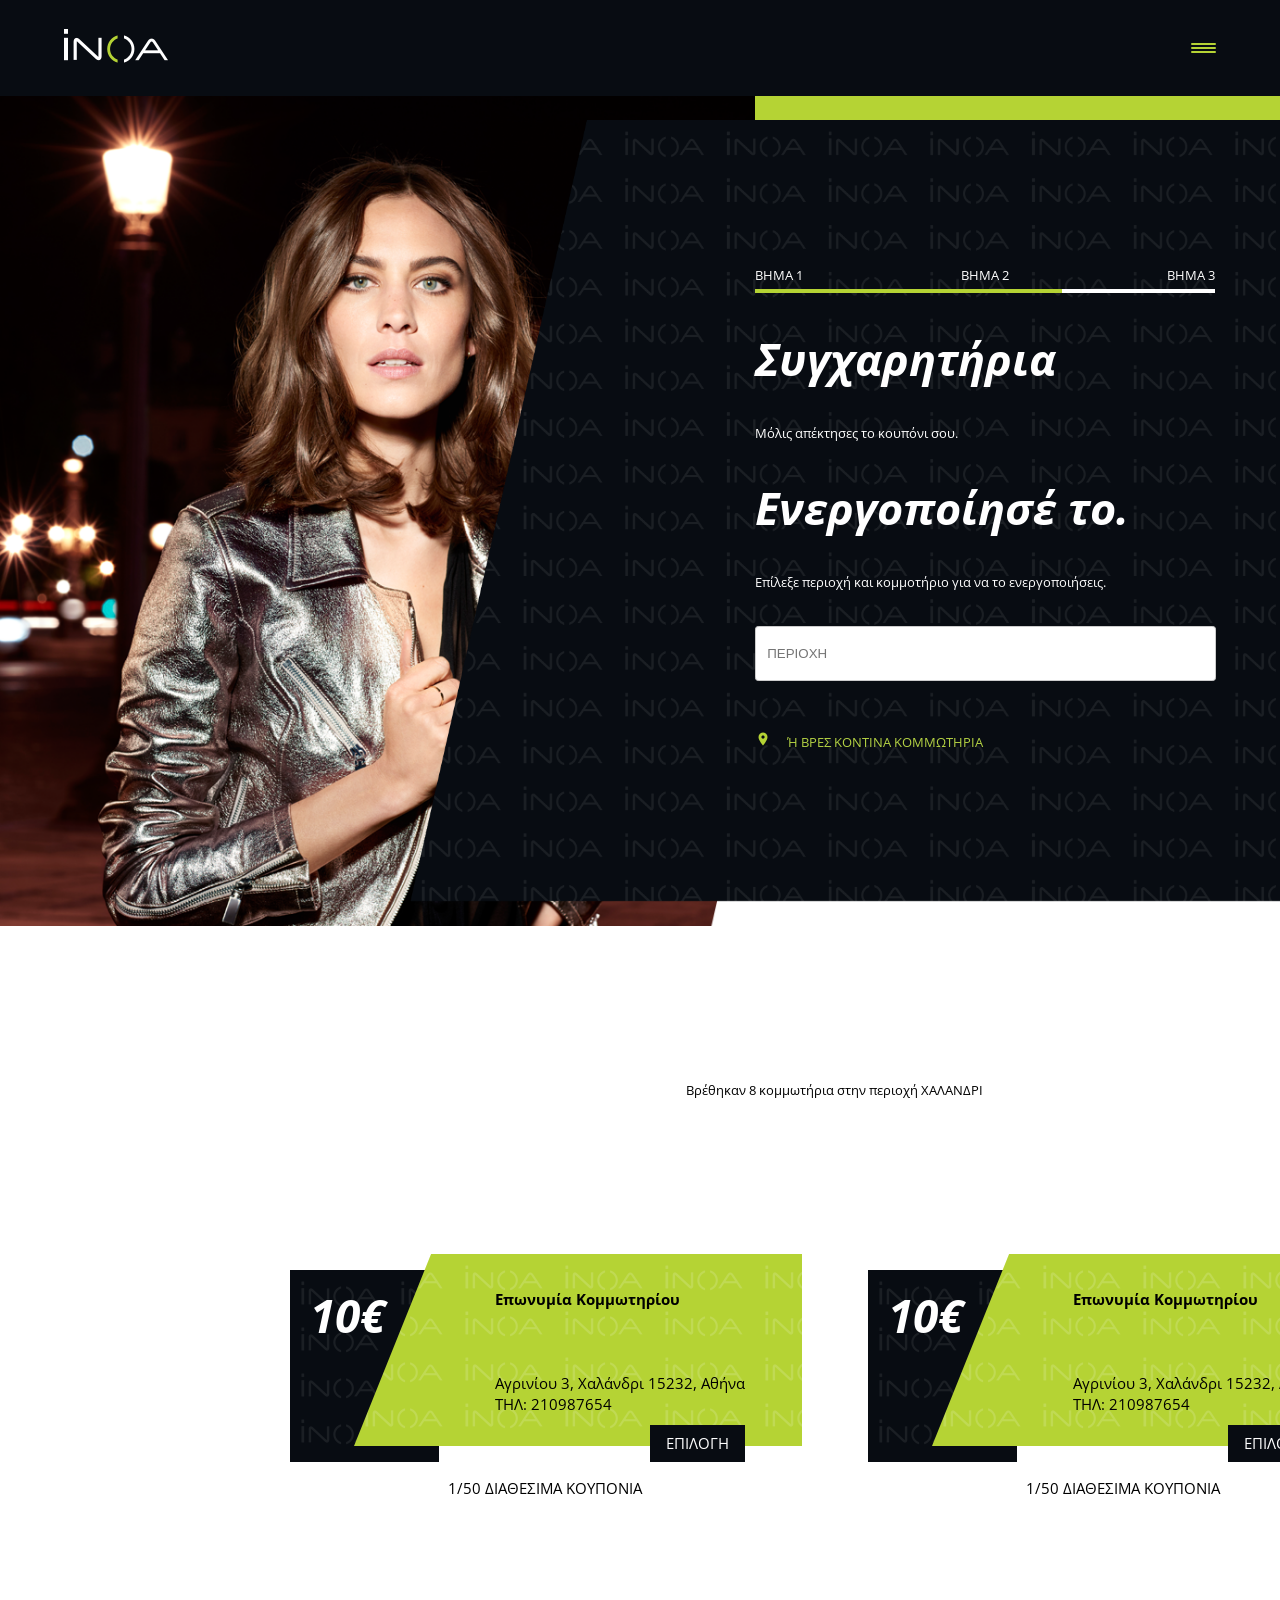
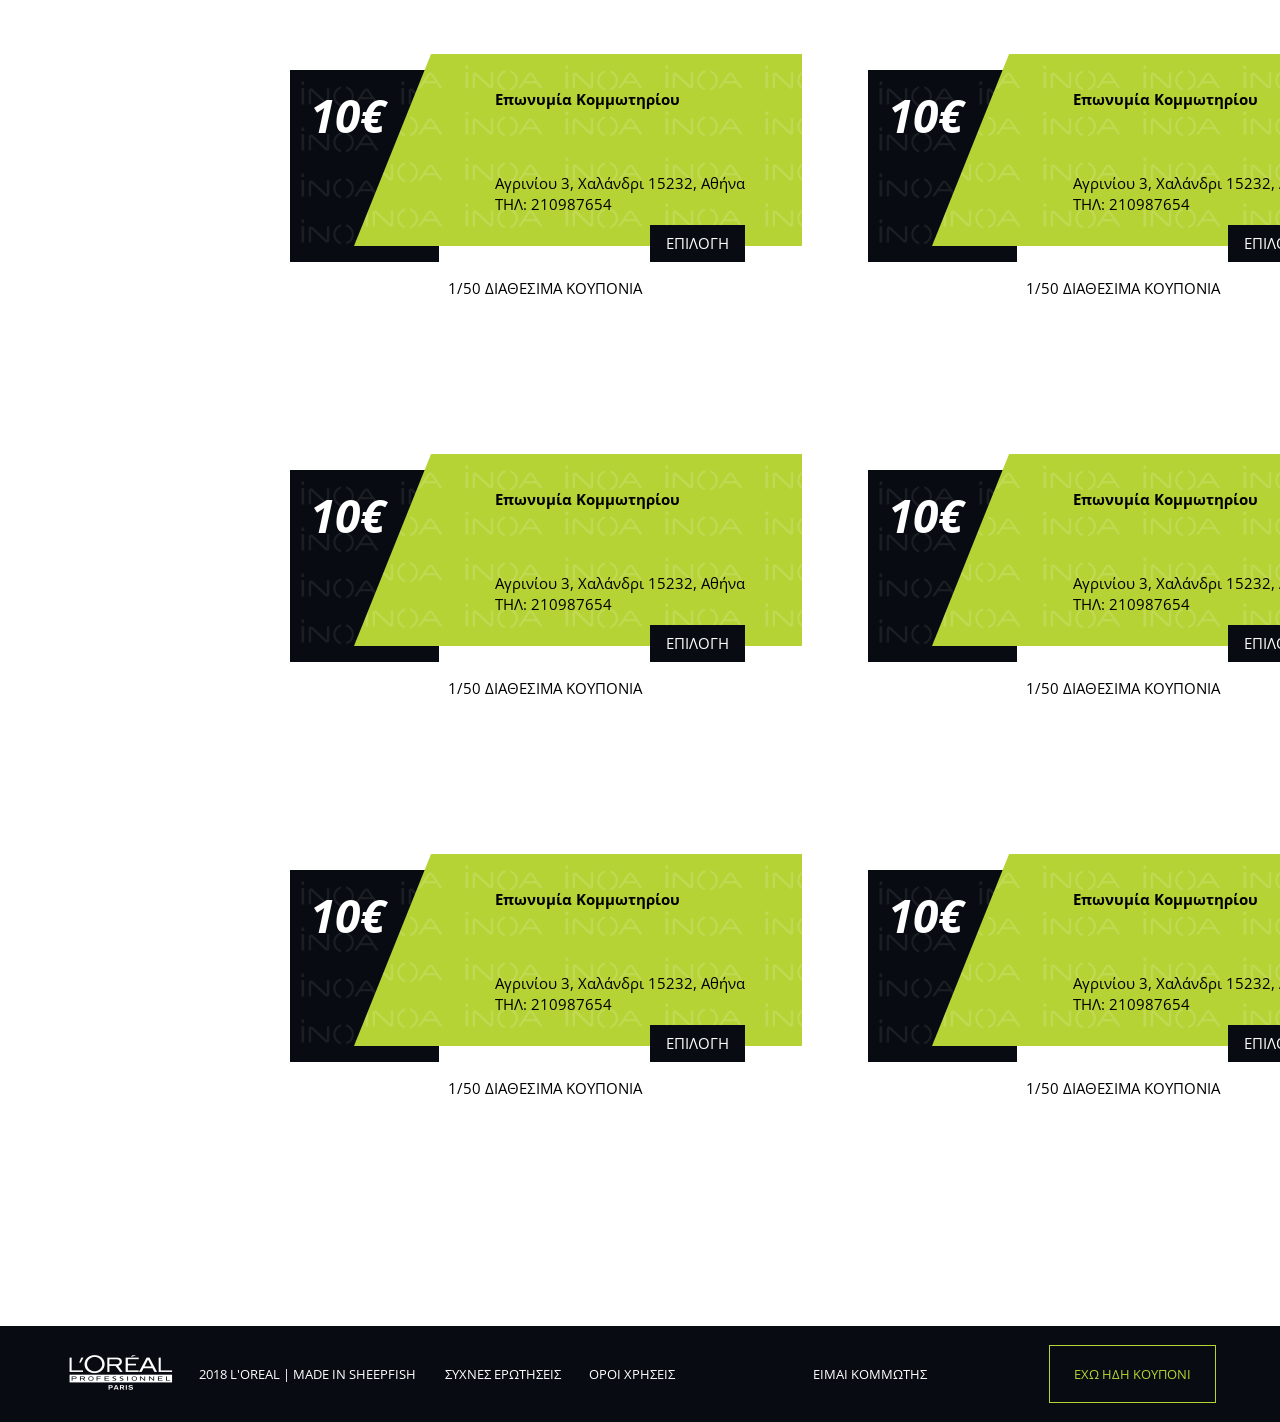
==== d_step_2.html @ bb1f7389 "Completed d_step_2 desktop, mobile - html and css" ====
<!DOCTYPE html>
<html lang="en">
  <head>
    <meta charset="UTF-8" />
    <meta name="viewport" content="width=device-width, initial-scale=1.0" />
    <title>d_step_2: Front-end-evaluation-test</title>
    <link rel="preconnect" href="https://fonts.googleapis.com" />
    <link rel="preconnect" href="https://fonts.gstatic.com" crossorigin />
    <link
      href="https://fonts.googleapis.com/css2?family=Open+Sans:ital,wght@0,300..800;1,300..800&display=swap"
      rel="stylesheet"
    />
    <link rel="stylesheet" href="styleD_step_2.css" />
  </head>
  <body>
    <div class="main">
      <div class="header">
        <div class="content">
          <div class="logoImg">
            <a href="#"><img src="./assets/logo.png" /></a>
          </div>

          <div class="ddMenu">
            <div class="bar1"></div>
            <div class="bar2"></div>
            <div class="bar3"></div>
            <div class="dropdown-content">
              <a href="#">Συχνές Ερωτήσεις</a>
              <a href="#">Όροι χρήσης</a>
              <a href="#">Έχω ήδη κουπόνι</a>
              <a href="#">Προϊόντα ΙΝΟΑ</a>
              <a href="#">Πως να διαλέξω βαφή μαλλιών;</a>
              <a href="#">Είμαι κομμωτής</a>
              <a href="#" style="color: #b5d344; font-size: 0.8em;"
                >ΔΙΑΓΡΑΦΗ ΤΩΝ ΣΤΟΙΧΕΙΩΝ ΜΟΥ</a
              >
            </div>
          </div>
        </div>
      </div>
      <!-- telos header -->
      <div class="container">
        <div class="green"></div>
        <div class="backImg"></div>
        <div class="backPat"></div>
        <div class="wrapper">
          <div class="steps">
            <div id="step1" class="step">BHMA 1</div>
            <div id="step2" class="step">BHMA 2</div>
            <div id="step3" class="step">BHMA 3</div>
          </div>
          <div class="congrats">
            <h2>Συγχαρητήρια</h2>
            <p>Μόλις απέκτησες το κουπόνι σου.</p>
            <h2>Ενεργοποίησέ το.</h2>
            <p>Επίλεξε περιοχή και κομμοτήριο για να το ενεργοποιήσεις.</p>
            <form class="inputs">
              <input
                class="bar"
                id="address"
                type="address"
                placeholder="ΠΕΡΙΟΧΗ"
                required
              />
              <p style="color: #b5d344;">
                <img
                  style="margin-right: 1rem;"
                  src="./assets/ic_location.png"
                />Ή ΒΡΕΣ ΚΟΝΤΙΝΑ ΚΟΜΜΩΤΗΡΙΑ
              </p>
            </form>
          </div>
        </div>
      </div>
      <div class="coupons">
        <p class="couponsTitle">Βρέθηκαν 8 κομμωτήρια στην περιοχή ΧΑΛΑΝΔΡΙ</p>
        <div class="couponContent">
          <div class="couponItem">
            <div class="couponItemImg">
              <img src="./assets/coupon.png" alt="coupon.png" />
              <h3>10€</h3>
              <p class="couponText">
                <strong>Επωνυμία Κομμωτηρίου</strong><br />
                Αγρινίου 3, Χαλάνδρι 15232, Αθήνα <br />ΤΗΛ: 210987654
                <a class="storeChoice" href="#">ΕΠΙΛΟΓΗ</a>
              </p>
            </div>
            <p class="couponItemAvail">1/50 ΔΙΑΘΕΣΙΜΑ ΚΟΥΠΟΝΙΑ</p>
          </div>
          <div class="couponItem">
            <div class="couponItemImg">
              <img src="./assets/coupon.png" alt="coupon.png" />
              <h3>10€</h3>
              <p class="couponText">
                <strong>Επωνυμία Κομμωτηρίου</strong><br />
                Αγρινίου 3, Χαλάνδρι 15232, Αθήνα <br />ΤΗΛ: 210987654
                <a class="storeChoice" href="#">ΕΠΙΛΟΓΗ</a>
              </p>
            </div>
            <p class="couponItemAvail">1/50 ΔΙΑΘΕΣΙΜΑ ΚΟΥΠΟΝΙΑ</p>
          </div>
          <div class="couponItem">
            <div class="couponItemImg">
              <img src="./assets/coupon.png" alt="coupon.png" />
              <h3>10€</h3>
              <p class="couponText">
                <strong>Επωνυμία Κομμωτηρίου</strong><br />
                Αγρινίου 3, Χαλάνδρι 15232, Αθήνα <br />ΤΗΛ: 210987654
                <a class="storeChoice" href="#">ΕΠΙΛΟΓΗ</a>
              </p>
            </div>
            <p class="couponItemAvail">1/50 ΔΙΑΘΕΣΙΜΑ ΚΟΥΠΟΝΙΑ</p>
          </div>
          <div class="couponItem">
            <div class="couponItemImg">
              <img src="./assets/coupon.png" alt="coupon.png" />
              <h3>10€</h3>
              <p class="couponText">
                <strong>Επωνυμία Κομμωτηρίου</strong><br />
                Αγρινίου 3, Χαλάνδρι 15232, Αθήνα <br />ΤΗΛ: 210987654
                <a class="storeChoice" href="#">ΕΠΙΛΟΓΗ</a>
              </p>
            </div>
            <p class="couponItemAvail">1/50 ΔΙΑΘΕΣΙΜΑ ΚΟΥΠΟΝΙΑ</p>
          </div>
          <div class="couponItem">
            <div class="couponItemImg">
              <img src="./assets/coupon.png" alt="coupon.png" />
              <h3>10€</h3>
              <p class="couponText">
                <strong>Επωνυμία Κομμωτηρίου</strong><br />
                Αγρινίου 3, Χαλάνδρι 15232, Αθήνα <br />ΤΗΛ: 210987654
                <a class="storeChoice" href="#">ΕΠΙΛΟΓΗ</a>
              </p>
            </div>
            <p class="couponItemAvail">1/50 ΔΙΑΘΕΣΙΜΑ ΚΟΥΠΟΝΙΑ</p>
          </div>
          <div class="couponItem">
            <div class="couponItemImg">
              <img src="./assets/coupon.png" alt="coupon.png" />
              <h3>10€</h3>
              <p class="couponText">
                <strong>Επωνυμία Κομμωτηρίου</strong><br />
                Αγρινίου 3, Χαλάνδρι 15232, Αθήνα <br />ΤΗΛ: 210987654
                <a class="storeChoice" href="#">ΕΠΙΛΟΓΗ</a>
              </p>
            </div>
            <p class="couponItemAvail">1/50 ΔΙΑΘΕΣΙΜΑ ΚΟΥΠΟΝΙΑ</p>
          </div>
          <div class="couponItem">
            <div class="couponItemImg">
              <img src="./assets/coupon.png" alt="coupon.png" />
              <h3>10€</h3>
              <p class="couponText">
                <strong>Επωνυμία Κομμωτηρίου</strong><br />
                Αγρινίου 3, Χαλάνδρι 15232, Αθήνα <br />ΤΗΛ: 210987654
                <a class="storeChoice" href="#">ΕΠΙΛΟΓΗ</a>
              </p>
            </div>
            <p class="couponItemAvail">1/50 ΔΙΑΘΕΣΙΜΑ ΚΟΥΠΟΝΙΑ</p>
          </div>
          <div class="couponItem">
            <div class="couponItemImg">
              <img src="./assets/coupon.png" alt="coupon.png" />
              <h3>10€</h3>
              <p class="couponText">
                <strong>Επωνυμία Κομμωτηρίου</strong><br />
                Αγρινίου 3, Χαλάνδρι 15232, Αθήνα <br />ΤΗΛ: 210987654
                <a class="storeChoice" href="#">ΕΠΙΛΟΓΗ</a>
              </p>
            </div>
            <p class="couponItemAvail">1/50 ΔΙΑΘΕΣΙΜΑ ΚΟΥΠΟΝΙΑ</p>
          </div>
        </div>
      </div>
      <div class="footer">
        <div class="content">
          <div class="logoImg">
            <a href="#"><img src="./assets/loreal_logo.png" /></a>
          </div>
          <div class="#">2018 L'OREAL | MADE IN SHEEPFISH</div>
          <div class="questions"><a href="#">ΣΥΧΝΕΣ ΕΡΩΤΗΣΕΙΣ</a></div>
          <div class="termsOfUse"><a href="#">ΟΡΟΙ ΧΡΗΣΕΙΣ</a></div>
          <div class="hairstylist"><a href="#">ΕΙΜΑΙ ΚΟΜΜΩΤΗΣ</a></div>
          <div class="couponOwner"><a href="#">ΕΧΩ ΗΔΗ ΚΟΥΠΟΝΙ</a></div>
        </div>
      </div>
    </div>
  </body>
</html>
---- styleD_step_2.css ----
* {
  margin: 0;
  padding: 0;
  /* border: 1px solid red; */
}

body {
  font-family: "Open Sans", sans-serif;
}

.main {
  height: 2848px;
  display: grid;
  grid-template-rows: 96px 830px 2000px 96px;
  font-size: 0.8em;
  width: 100vw;
  background-color: white;
}
/* ===============.header  */
.header {
  display: grid;
  place-items: center;
  background-color: #080c12;
}

.logoImg {
  justify-self: start;
}
.ddMenu {
  justify-self: end;
  align-self: center;
  padding: 41px 0 41px 100px;
}

.ddMenu:hover {
  cursor: pointer;
}

.bar1,
.bar2,
.bar3 {
  width: 25px;
  height: 2px;
  background-color: #b5d334;
  border-radius: 2px;
  margin: 2px 0;
}

.header .content {
  display: grid;
  grid-template-columns: 1fr 1fr;
  width: 90%;
  max-width: 1156px;
  align-items: center;
}

/*===============.dropdown*/

.dropdown-content {
  display: none;
  grid-template-columns: 1fr 1156px 1fr;
  grid-template-rows: repeat(7, auto);
  background-image: url(./assets/bg-inoa.png);
  background-repeat: repeat;
  background-size: 100px;
  z-index: 100;
  font-size: 1.5em;
  font-weight: bold;
  font-style: italic;
  position: fixed;
  top: 96px;
  left: 0;
  width: 100vw;
  height: calc(100vh - 96px);
}

.dropdown-content a {
  color: black;
  padding: 12px 16px;
  text-decoration: none;
  display: block;
  color: white;
  grid-column: 2/4;
}

.ddMenu:hover .dropdown-content {
  display: grid;
}

.dropdown-content a:hover {
  color: #b5d334;
}

/* ===============.container  */
.container {
  display: grid;
  grid-template-columns: 1fr repeat(10, 115px) 1fr;
  grid-template-rows: 1fr 1fr;
}

.backImg {
  grid-column: 1/8;
  grid-row: 1/3;
  background-image: url("assets/header-photo.png");
  background-repeat: no-repeat;
  background-size: cover;
}

.green {
  grid-column: 6/13;
  grid-row: 1/2;
  background-color: #b5d334;
}

.backPat {
  grid-column: 5/13;
  grid-row: 1/3;
  background-image: url("assets/group-3x.png");
  background-repeat: no-repeat;
  background-size: cover;
  margin: 24px 0px;
}
/* ===============.wrapper  */
.wrapper {
  grid-column: 8/12;
  grid-row: 1/3;
  color: white;
}

.steps {
  margin-top: 165px;
  margin-bottom: 1em;
  display: grid;
  grid-template-columns: repeat(3, 1fr);
}
.step {
  padding: 5px 0;
}

#step1 {
  border-bottom: 4px solid #b5d334;
}

#step2 {
  text-align: center;
  border-bottom: 4px solid #b5d334;
}
#step3 {
  text-align: right;
  border-bottom: 4px solid white;
}

.bar {
  width: 95%;
  padding: 1.2rem 0.7rem;
  border-radius: 0.2rem;
  margin-bottom: 15px;
  border: 1px solid #ccc;
}

input:focus {
  border: none;
}

.congrats h2 {
  margin-top: 35px;
  font-size: 3.5em;
  font-style: italic;
}

.congrats p {
  margin-top: 35px;
}

.submit {
  display: grid;
}

.congrats .inputs {
  margin-top: 35px;
}

.submit button {
  background-color: #b5d334;
  color: white;
  border: none;
  padding: 1.2rem 1.6rem;
  cursor: pointer;
  font-weight: bold;
  text-align: right;
  margin-left: auto;
  margin-top: 50px;
}

.coupons {
  width: 100vw;
  text-align: center;
  margin: 0 20%;
  max-width: 1156px;
}

.couponsTitle {
  margin-top: 155px;
}

.couponContent {
  margin-top: 155px;
  display: grid;
  grid-template-columns: 1fr 1fr;
  grid-template-rows: 1fr 1fr 1fr 1fr;
  place-items: center;
}
.couponItem {
  /* background-color: plum;
  border: 1px solid red; */
  display: grid;
  grid-template-rows: 1fr auto;
  font-size: 1.2em;
  margin-bottom: 155px;
}

.couponItemImg {
  display: grid;
  grid-template-columns: 160px 350px;
  grid-template-rows: 1fr;
  place-items: flex-start;
  text-align: left;
}

.couponItemImg img {
  grid-column: 1/2;
  grid-row: 1/2;
}

.couponItemImg h3 {
  grid-column: 1/2;
  grid-row: 1/2;
  margin-top: 30px;
  margin-left: 20px;
  color: white;
  font-size: 3em;
  font-style: italic;
}

.couponItemImg .couponText {
  grid-column: 2/3;
  grid-row: 1/2;
  margin-top: 35px;
  margin-left: 45px;
  display: grid;
  grid-template-rows: 1fr 1fr;
}

.storeChoice {
  color: white;
  text-decoration: none;
  padding: 0.5rem 1rem;
  background-color: #080c12;
  justify-self: end;
  margin-top: 10px;
}

.couponItemAvail {
  margin-top: 1rem;
}

/* ===============.footer  */
.footer {
  width: 100vw;
  display: grid;
  place-items: center;
  background-color: #080c12;
}

.footer .content {
  display: grid;
  grid-template-columns: 1fr 3fr 1.5fr 1.5fr 4fr 2fr;
  color: white;
  text-align: center;
  align-items: center;
  width: 90%;
  max-width: 1156px;
}

.footer .content a {
  color: white;
  text-decoration: none;
  padding: 0.4em;
}

.footer .content .couponOwner {
  justify-self: end;
}

.footer .content .couponOwner a {
  color: #b5d334;
  text-decoration: none;
  padding: 1.2rem 1.5rem;
  border: 1px solid #b5d334;
}

.footer .content .space {
  display: grid;
  grid-template-columns: 1fr 8fr 1fr;
}

@media screen and (max-width: 1230px) {
  .footer .content .couponOwner a {
    padding: 1.2rem 1.4rem;
  }
  .coupons {
    width: 100vw;
    text-align: center;
    margin: 0 3%;
  }
}

@media screen and (max-width: 992px) {
  .main {
    grid-template-rows: 96px 1040px 3452px 96px;
  }

  .header {
    place-items: unset;
  }

  .header .content {
    margin-left: 28px;
    width: 80%;
  }

  .wrapper {
    grid-column: 7/10;
  }

  .checkbox-group {
    margin-bottom: 2em;
  }

  .coupons {
    margin: 0;
  }

  .couponContent {
    margin-top: 155px;
    display: grid;
    grid-template-columns: 1fr;
    grid-template-rows: repeat(8, 1fr);
    place-items: center;
  }

  .footer .content .couponOwner a {
    padding: 1.2rem 0.4rem;
  }
}

@media screen and (max-width: 768px) {
  .footer .content .couponOwner a {
    padding: 1.2rem 0.1rem;
  }

  .main {
    grid-template-rows: 96px 1040px 3452px 96px;
  }

  .header {
    place-items: unset;
  }

  .header .content {
    margin-left: 28px;
  }

  .container {
    display: grid;
    grid-template-columns: 100%;
    grid-template-rows: 0.65fr 1fr;
  }

  .green {
    grid-column: 1/2;
    grid-row: 2/3;
    height: calc(100% - 30px);
  }

  .backImg {
    grid-column: 1/2;
    grid-row: 1/2;
    background-image: url(./assets/header-photo-mob.jpg);
  }
  .backPat {
    grid-column: 1/2;
    grid-row: 2/3;
  }

  .wrapper {
    grid-column: 1/2;
    grid-row: 2/3;
  }
  .steps {
    margin-top: 4rem;
    margin-bottom: 1em;
    display: grid;
    grid-template-columns: repeat(3, 1fr);
    width: 88%;
    margin-left: 43px;
  }
  .congrats {
    max-width: 90%;
    margin-left: 50px;
  }

  .inputs p {
    max-width: 85%;
    text-align: center;
    margin-left: 10px;
  }

  .bar {
    width: 90%;
    margin-left: 0;
  }

  .backPat {
    background-image: url("assets/bg-inoa.png");
    background-repeat: repeat;
    background-size: 100px;
    margin-top: 24px;
    height: 100%;
  }

  .coupons {
    width: unset;
  }

  .couponContent {
    margin-top: 155px;
    display: grid;
    grid-template-columns: 1fr;
    grid-template-rows: repeat(4, 1fr);
    place-items: center;
  }

  .footer {
    height: fit-content;
  }

  .footer .content {
    grid-template-columns: 1fr;
    grid-template-rows: 1fr 1fr 1fr 1fr 1fr 1fr;
    margin-top: 30px;
    padding-bottom: 40px;
  }

  .logoImg {
    justify-self: unset;
  }
  .footer .content .couponOwner {
    justify-self: unset;
  }
}
@media screen and (max-width: 576px) {
  .main {
    grid-template-rows: 96px 830px 3432px 96px;
  }

  .header {
    place-items: unset;
  }

  .header .content {
    margin-left: 28px;
  }

  .container {
    display: grid;
    grid-template-columns: 100%;
    grid-template-rows: 0.65fr 1fr;
  }

  .green {
    grid-column: 1/2;
    grid-row: 2/3;
    height: calc(100% - 30px);
  }

  .backImg {
    grid-column: 1/2;
    grid-row: 1/2;
    background-image: url(./assets/header-photo-mob.jpg);
  }
  .backPat {
    grid-column: 1/2;
    grid-row: 2/3;
  }

  .wrapper {
    grid-column: 1/2;
    grid-row: 2/3;
  }
  .steps {
    margin-top: 4rem;
    margin-bottom: 1em;
    display: grid;
    grid-template-columns: repeat(3, 1fr);
    width: 500px;
    margin-left: 43px;
  }

  .bar {
    width: 87%;
    margin-left: 0;
  }

  .congrats {
    max-width: 90%;
    margin-left: 50px;
  }

  .inputs p {
    max-width: 85%;
    text-align: center;
  }

  .backPat {
    background-image: url("assets/bg-inoa.png");
    background-repeat: repeat;
    background-size: 100px;
    margin-top: 24px;
    height: 100%;
  }

  .coupons {
    width: 100vw;
    text-align: center;
    margin: unset;
    max-width: 100%;
  }

  .couponContent {
    margin-top: 155px;
    display: grid;
    grid-template-columns: 1fr;
    grid-template-rows: repeat(4, 1fr);
    place-items: center;
  }

  .footer .content {
    grid-template-columns: 1fr;
    grid-template-rows: 1fr 1fr 1fr 1fr 1fr 1fr;
    margin-top: 30px;
    padding-bottom: 40px;
  }

  .logoImg {
    justify-self: unset;
  }
  .footer .content .couponOwner {
    justify-self: unset;
  }
}
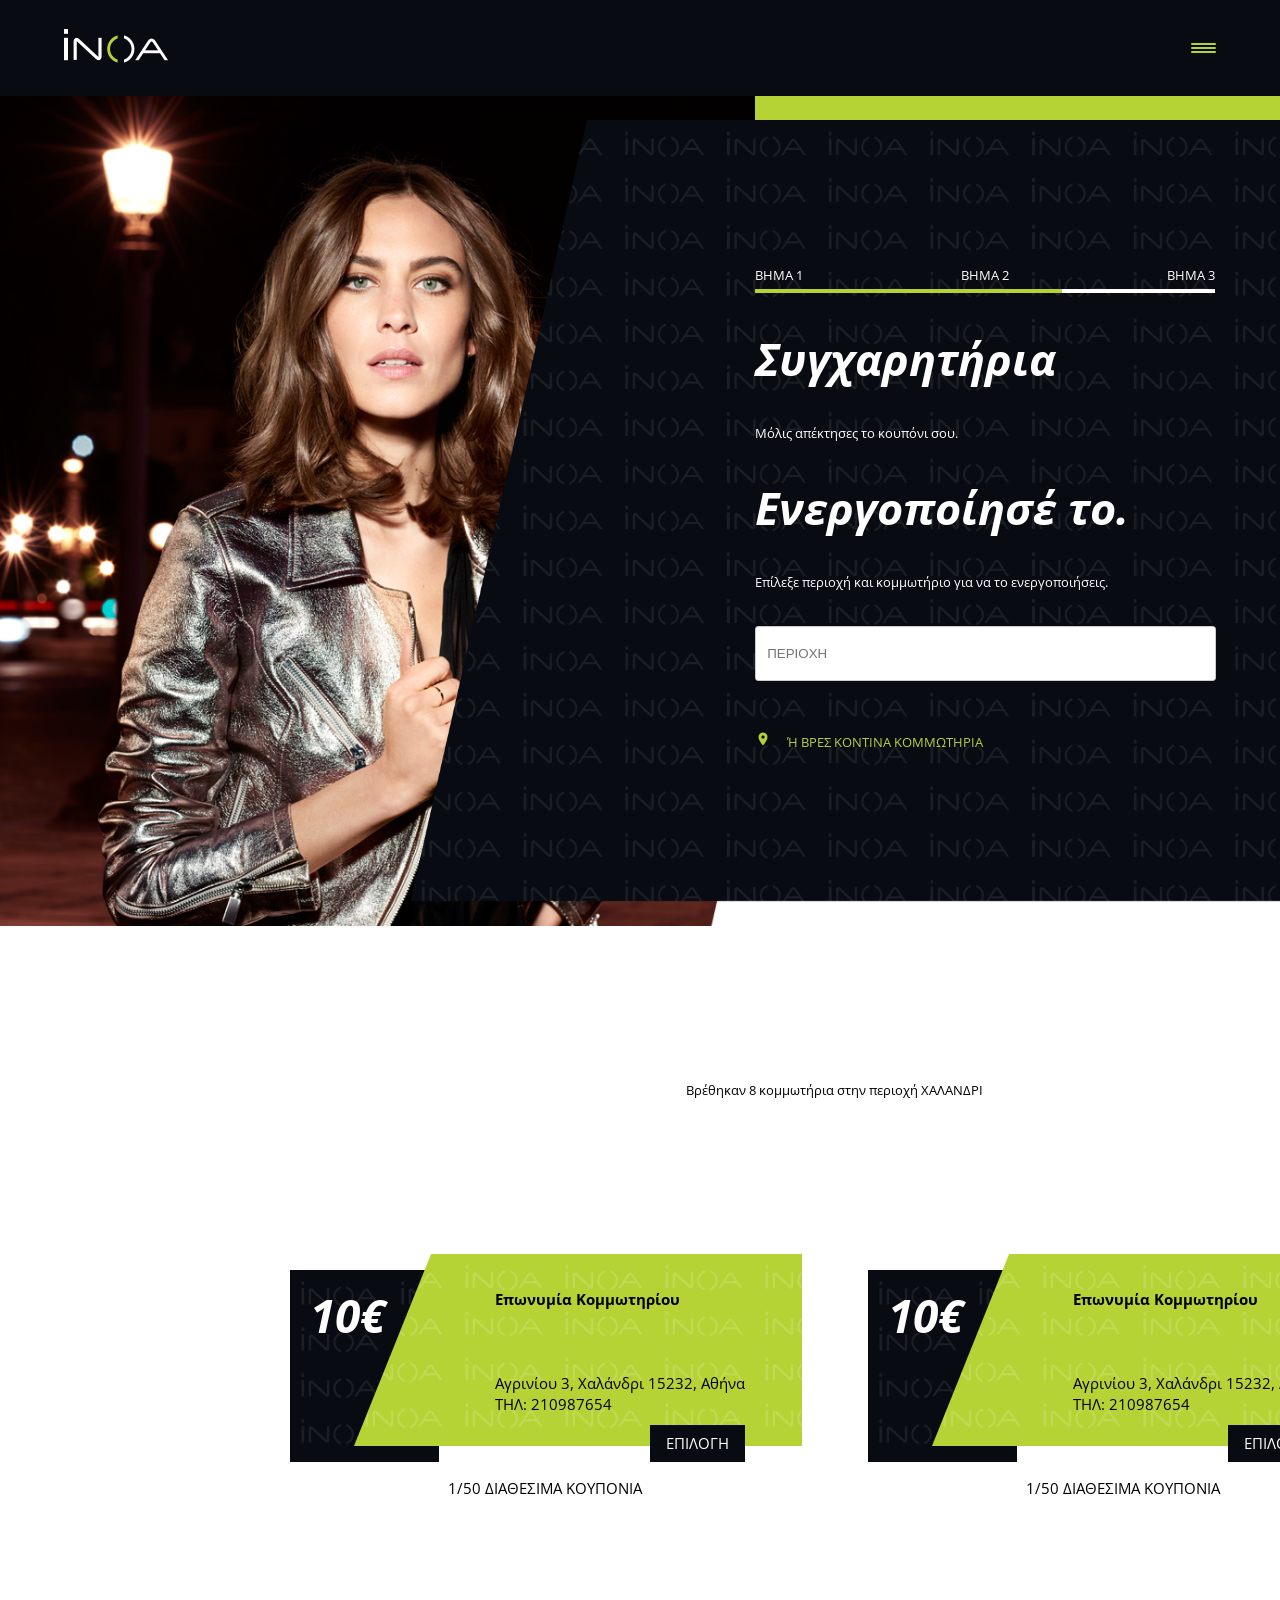
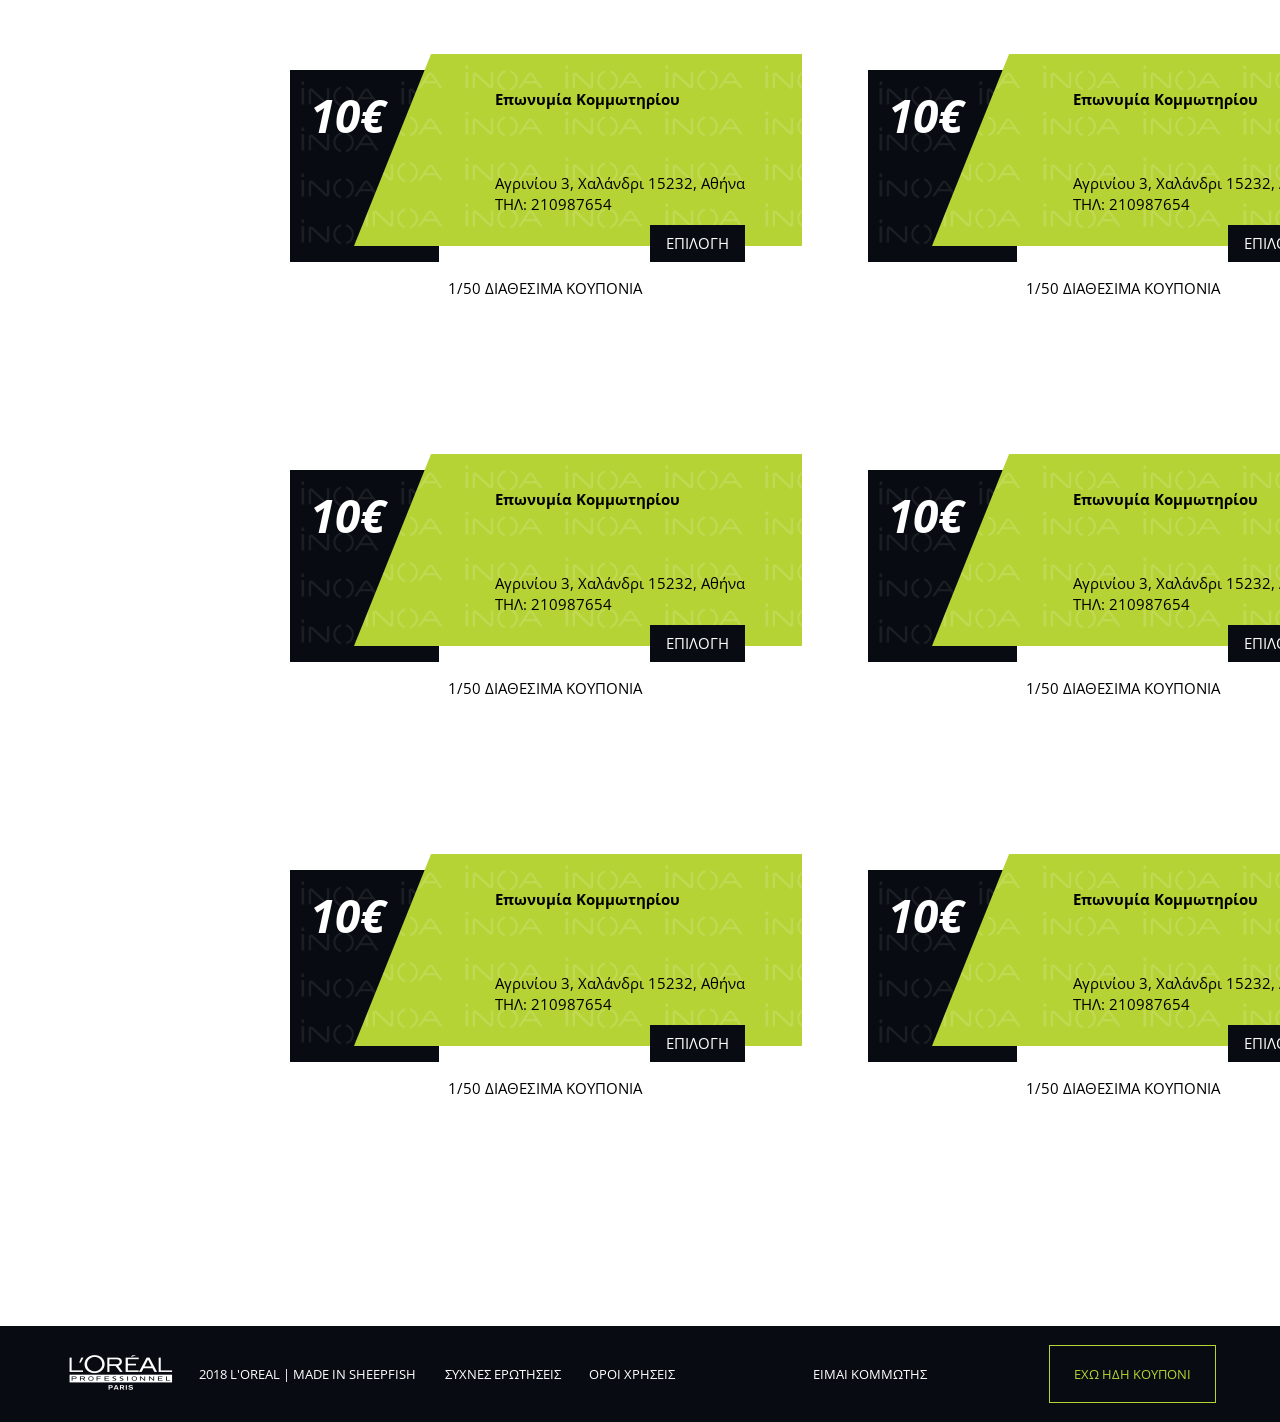
==== commit 19b1721e: "Done some changes to responsiveness added print function and form validation" ====
--- a/d_step_2.html
+++ b/d_step_2.html
@@ -17,7 +17,7 @@
       <div class="header">
         <div class="content">
           <div class="logoImg">
-            <a href="#"><img src="./assets/logo.png" /></a>
+            <a href="index.html"><img src="./assets/logo.png" /></a>
           </div>
 
           <div class="ddMenu">
@@ -25,13 +25,20 @@
             <div class="bar2"></div>
             <div class="bar3"></div>
             <div class="dropdown-content">
-              <a href="#">Συχνές Ερωτήσεις</a>
-              <a href="#">Όροι χρήσης</a>
-              <a href="#">Έχω ήδη κουπόνι</a>
-              <a href="#">Προϊόντα ΙΝΟΑ</a>
-              <a href="#">Πως να διαλέξω βαφή μαλλιών;</a>
-              <a href="#">Είμαι κομμωτής</a>
-              <a href="#" style="color: #b5d344; font-size: 0.8em;"
+              <a href="questions.html">Συχνές Ερωτήσεις</a>
+              <a href="oroixrhshs.html">Όροι χρήσης</a>
+              <a href="couponOwner.html">Έχω ήδη κουπόνι</a>
+              <a href="proionta.html"
+                >Προϊόντα
+                <img
+                  src="assets/menu/logo.png"
+                  style="height: 20px; margin-left: 20px; margin-top: 5px;"
+              /></a>
+              <a href="vafes.html">Πως να διαλέξω βαφή μαλλιών;</a>
+              <a href="hairstylist.html">Είμαι κομμωτής</a>
+              <a
+                href="deleteData.html"
+                style="color: #b5d344; font-size: 0.8em;"
                 >ΔΙΑΓΡΑΦΗ ΤΩΝ ΣΤΟΙΧΕΙΩΝ ΜΟΥ</a
               >
             </div>
@@ -53,7 +60,7 @@
             <h2>Συγχαρητήρια</h2>
             <p>Μόλις απέκτησες το κουπόνι σου.</p>
             <h2>Ενεργοποίησέ το.</h2>
-            <p>Επίλεξε περιοχή και κομμοτήριο για να το ενεργοποιήσεις.</p>
+            <p>Επίλεξε περιοχή και κομμωτήριο για να το ενεργοποιήσεις.</p>
             <form class="inputs">
               <input
                 class="bar"
@@ -82,91 +89,91 @@
               <p class="couponText">
                 <strong>Επωνυμία Κομμωτηρίου</strong><br />
                 Αγρινίου 3, Χαλάνδρι 15232, Αθήνα <br />ΤΗΛ: 210987654
-                <a class="storeChoice" href="#">ΕΠΙΛΟΓΗ</a>
-              </p>
-            </div>
-            <p class="couponItemAvail">1/50 ΔΙΑΘΕΣΙΜΑ ΚΟΥΠΟΝΙΑ</p>
-          </div>
-          <div class="couponItem">
-            <div class="couponItemImg">
-              <img src="./assets/coupon.png" alt="coupon.png" />
-              <h3>10€</h3>
-              <p class="couponText">
-                <strong>Επωνυμία Κομμωτηρίου</strong><br />
-                Αγρινίου 3, Χαλάνδρι 15232, Αθήνα <br />ΤΗΛ: 210987654
-                <a class="storeChoice" href="#">ΕΠΙΛΟΓΗ</a>
-              </p>
-            </div>
-            <p class="couponItemAvail">1/50 ΔΙΑΘΕΣΙΜΑ ΚΟΥΠΟΝΙΑ</p>
-          </div>
-          <div class="couponItem">
-            <div class="couponItemImg">
-              <img src="./assets/coupon.png" alt="coupon.png" />
-              <h3>10€</h3>
-              <p class="couponText">
-                <strong>Επωνυμία Κομμωτηρίου</strong><br />
-                Αγρινίου 3, Χαλάνδρι 15232, Αθήνα <br />ΤΗΛ: 210987654
-                <a class="storeChoice" href="#">ΕΠΙΛΟΓΗ</a>
-              </p>
-            </div>
-            <p class="couponItemAvail">1/50 ΔΙΑΘΕΣΙΜΑ ΚΟΥΠΟΝΙΑ</p>
-          </div>
-          <div class="couponItem">
-            <div class="couponItemImg">
-              <img src="./assets/coupon.png" alt="coupon.png" />
-              <h3>10€</h3>
-              <p class="couponText">
-                <strong>Επωνυμία Κομμωτηρίου</strong><br />
-                Αγρινίου 3, Χαλάνδρι 15232, Αθήνα <br />ΤΗΛ: 210987654
-                <a class="storeChoice" href="#">ΕΠΙΛΟΓΗ</a>
-              </p>
-            </div>
-            <p class="couponItemAvail">1/50 ΔΙΑΘΕΣΙΜΑ ΚΟΥΠΟΝΙΑ</p>
-          </div>
-          <div class="couponItem">
-            <div class="couponItemImg">
-              <img src="./assets/coupon.png" alt="coupon.png" />
-              <h3>10€</h3>
-              <p class="couponText">
-                <strong>Επωνυμία Κομμωτηρίου</strong><br />
-                Αγρινίου 3, Χαλάνδρι 15232, Αθήνα <br />ΤΗΛ: 210987654
-                <a class="storeChoice" href="#">ΕΠΙΛΟΓΗ</a>
-              </p>
-            </div>
-            <p class="couponItemAvail">1/50 ΔΙΑΘΕΣΙΜΑ ΚΟΥΠΟΝΙΑ</p>
-          </div>
-          <div class="couponItem">
-            <div class="couponItemImg">
-              <img src="./assets/coupon.png" alt="coupon.png" />
-              <h3>10€</h3>
-              <p class="couponText">
-                <strong>Επωνυμία Κομμωτηρίου</strong><br />
-                Αγρινίου 3, Χαλάνδρι 15232, Αθήνα <br />ΤΗΛ: 210987654
-                <a class="storeChoice" href="#">ΕΠΙΛΟΓΗ</a>
-              </p>
-            </div>
-            <p class="couponItemAvail">1/50 ΔΙΑΘΕΣΙΜΑ ΚΟΥΠΟΝΙΑ</p>
-          </div>
-          <div class="couponItem">
-            <div class="couponItemImg">
-              <img src="./assets/coupon.png" alt="coupon.png" />
-              <h3>10€</h3>
-              <p class="couponText">
-                <strong>Επωνυμία Κομμωτηρίου</strong><br />
-                Αγρινίου 3, Χαλάνδρι 15232, Αθήνα <br />ΤΗΛ: 210987654
-                <a class="storeChoice" href="#">ΕΠΙΛΟΓΗ</a>
-              </p>
-            </div>
-            <p class="couponItemAvail">1/50 ΔΙΑΘΕΣΙΜΑ ΚΟΥΠΟΝΙΑ</p>
-          </div>
-          <div class="couponItem">
-            <div class="couponItemImg">
-              <img src="./assets/coupon.png" alt="coupon.png" />
-              <h3>10€</h3>
-              <p class="couponText">
-                <strong>Επωνυμία Κομμωτηρίου</strong><br />
-                Αγρινίου 3, Χαλάνδρι 15232, Αθήνα <br />ΤΗΛ: 210987654
-                <a class="storeChoice" href="#">ΕΠΙΛΟΓΗ</a>
+                <a class="storeChoice" href="d_step_3.html">ΕΠΙΛΟΓΗ</a>
+              </p>
+            </div>
+            <p class="couponItemAvail">1/50 ΔΙΑΘΕΣΙΜΑ ΚΟΥΠΟΝΙΑ</p>
+          </div>
+          <div class="couponItem">
+            <div class="couponItemImg">
+              <img src="./assets/coupon.png" alt="coupon.png" />
+              <h3>10€</h3>
+              <p class="couponText">
+                <strong>Επωνυμία Κομμωτηρίου</strong><br />
+                Αγρινίου 3, Χαλάνδρι 15232, Αθήνα <br />ΤΗΛ: 210987654
+                <a class="storeChoice" href="d_step_3.html">ΕΠΙΛΟΓΗ</a>
+              </p>
+            </div>
+            <p class="couponItemAvail">1/50 ΔΙΑΘΕΣΙΜΑ ΚΟΥΠΟΝΙΑ</p>
+          </div>
+          <div class="couponItem">
+            <div class="couponItemImg">
+              <img src="./assets/coupon.png" alt="coupon.png" />
+              <h3>10€</h3>
+              <p class="couponText">
+                <strong>Επωνυμία Κομμωτηρίου</strong><br />
+                Αγρινίου 3, Χαλάνδρι 15232, Αθήνα <br />ΤΗΛ: 210987654
+                <a class="storeChoice" href="d_step_3.html">ΕΠΙΛΟΓΗ</a>
+              </p>
+            </div>
+            <p class="couponItemAvail">1/50 ΔΙΑΘΕΣΙΜΑ ΚΟΥΠΟΝΙΑ</p>
+          </div>
+          <div class="couponItem">
+            <div class="couponItemImg">
+              <img src="./assets/coupon.png" alt="coupon.png" />
+              <h3>10€</h3>
+              <p class="couponText">
+                <strong>Επωνυμία Κομμωτηρίου</strong><br />
+                Αγρινίου 3, Χαλάνδρι 15232, Αθήνα <br />ΤΗΛ: 210987654
+                <a class="storeChoice" href="d_step_3.html">ΕΠΙΛΟΓΗ</a>
+              </p>
+            </div>
+            <p class="couponItemAvail">1/50 ΔΙΑΘΕΣΙΜΑ ΚΟΥΠΟΝΙΑ</p>
+          </div>
+          <div class="couponItem">
+            <div class="couponItemImg">
+              <img src="./assets/coupon.png" alt="coupon.png" />
+              <h3>10€</h3>
+              <p class="couponText">
+                <strong>Επωνυμία Κομμωτηρίου</strong><br />
+                Αγρινίου 3, Χαλάνδρι 15232, Αθήνα <br />ΤΗΛ: 210987654
+                <a class="storeChoice" href="d_step_3.html">ΕΠΙΛΟΓΗ</a>
+              </p>
+            </div>
+            <p class="couponItemAvail">1/50 ΔΙΑΘΕΣΙΜΑ ΚΟΥΠΟΝΙΑ</p>
+          </div>
+          <div class="couponItem">
+            <div class="couponItemImg">
+              <img src="./assets/coupon.png" alt="coupon.png" />
+              <h3>10€</h3>
+              <p class="couponText">
+                <strong>Επωνυμία Κομμωτηρίου</strong><br />
+                Αγρινίου 3, Χαλάνδρι 15232, Αθήνα <br />ΤΗΛ: 210987654
+                <a class="storeChoice" href="d_step_3.html">ΕΠΙΛΟΓΗ</a>
+              </p>
+            </div>
+            <p class="couponItemAvail">1/50 ΔΙΑΘΕΣΙΜΑ ΚΟΥΠΟΝΙΑ</p>
+          </div>
+          <div class="couponItem">
+            <div class="couponItemImg">
+              <img src="./assets/coupon.png" alt="coupon.png" />
+              <h3>10€</h3>
+              <p class="couponText">
+                <strong>Επωνυμία Κομμωτηρίου</strong><br />
+                Αγρινίου 3, Χαλάνδρι 15232, Αθήνα <br />ΤΗΛ: 210987654
+                <a class="storeChoice" href="d_step_3.html">ΕΠΙΛΟΓΗ</a>
+              </p>
+            </div>
+            <p class="couponItemAvail">1/50 ΔΙΑΘΕΣΙΜΑ ΚΟΥΠΟΝΙΑ</p>
+          </div>
+          <div class="couponItem">
+            <div class="couponItemImg">
+              <img src="./assets/coupon.png" alt="coupon.png" />
+              <h3>10€</h3>
+              <p class="couponText">
+                <strong>Επωνυμία Κομμωτηρίου</strong><br />
+                Αγρινίου 3, Χαλάνδρι 15232, Αθήνα <br />ΤΗΛ: 210987654
+                <a class="storeChoice" href="d_step_3.html">ΕΠΙΛΟΓΗ</a>
               </p>
             </div>
             <p class="couponItemAvail">1/50 ΔΙΑΘΕΣΙΜΑ ΚΟΥΠΟΝΙΑ</p>
@@ -176,13 +183,21 @@
       <div class="footer">
         <div class="content">
           <div class="logoImg">
-            <a href="#"><img src="./assets/loreal_logo.png" /></a>
+            <a href="index.html"><img src="./assets/loreal_logo.png" /></a>
           </div>
           <div class="#">2018 L'OREAL | MADE IN SHEEPFISH</div>
-          <div class="questions"><a href="#">ΣΥΧΝΕΣ ΕΡΩΤΗΣΕΙΣ</a></div>
-          <div class="termsOfUse"><a href="#">ΟΡΟΙ ΧΡΗΣΕΙΣ</a></div>
-          <div class="hairstylist"><a href="#">ΕΙΜΑΙ ΚΟΜΜΩΤΗΣ</a></div>
-          <div class="couponOwner"><a href="#">ΕΧΩ ΗΔΗ ΚΟΥΠΟΝΙ</a></div>
+          <div class="questions">
+            <a href="questions.html">ΣΥΧΝΕΣ ΕΡΩΤΗΣΕΙΣ</a>
+          </div>
+          <div class="termsOfUse">
+            <a href="oroixrhshs.html">ΟΡΟΙ ΧΡΗΣΕΙΣ</a>
+          </div>
+          <div class="hairstylist">
+            <a href="hairstylist.html">ΕΙΜΑΙ ΚΟΜΜΩΤΗΣ</a>
+          </div>
+          <div class="couponOwner">
+            <a href="couponOwner.html">ΕΧΩ ΗΔΗ ΚΟΥΠΟΝΙ</a>
+          </div>
         </div>
       </div>
     </div>
--- a/styleD_step_2.css
+++ b/styleD_step_2.css
@@ -325,8 +325,8 @@
   }
 
   .header .content {
-    margin-left: 28px;
-    width: 80%;
+    margin-left: 5%;
+    width: 75%;
   }
 
   .wrapper {
@@ -368,7 +368,8 @@
   }
 
   .header .content {
-    margin-left: 28px;
+    margin-left: 5%;
+    width: 90%;
   }
 
   .container {
@@ -402,12 +403,12 @@
     margin-bottom: 1em;
     display: grid;
     grid-template-columns: repeat(3, 1fr);
-    width: 88%;
-    margin-left: 43px;
+    width: 90%;
+    margin-left: 5%;
   }
   .congrats {
     max-width: 90%;
-    margin-left: 50px;
+    margin-left: 9%;
   }
 
   .inputs p {
@@ -468,14 +469,9 @@
     place-items: unset;
   }
 
-  .header .content {
-    margin-left: 28px;
-  }
-
   .container {
     display: grid;
     grid-template-columns: 100%;
-    grid-template-rows: 0.65fr 1fr;
   }
 
   .green {
@@ -503,18 +499,11 @@
     margin-bottom: 1em;
     display: grid;
     grid-template-columns: repeat(3, 1fr);
-    width: 500px;
-    margin-left: 43px;
   }
 
   .bar {
     width: 87%;
     margin-left: 0;
-  }
-
-  .congrats {
-    max-width: 90%;
-    margin-left: 50px;
   }
 
   .inputs p {
